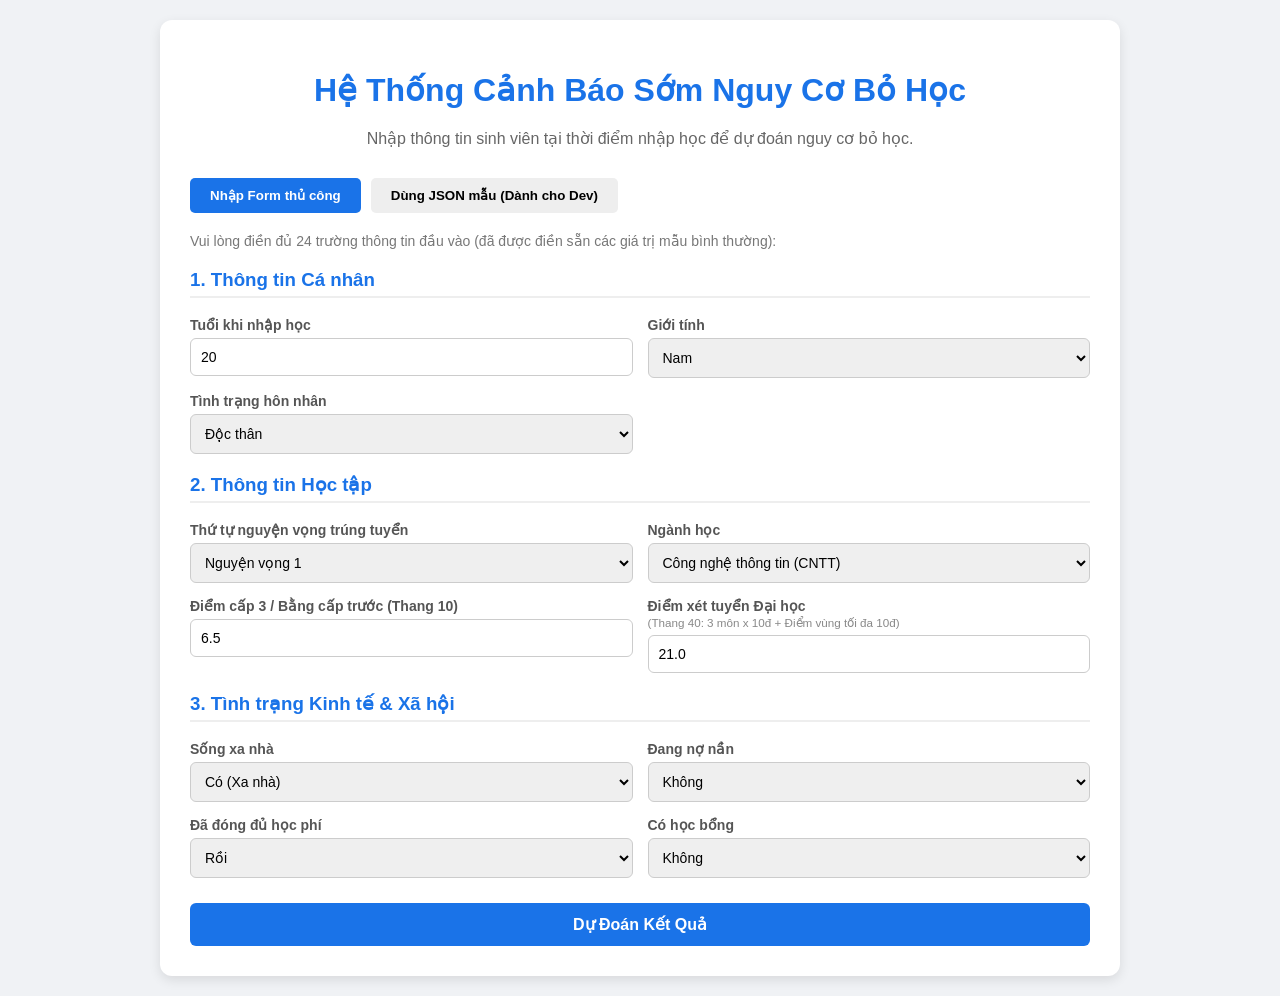
==== app/templates/index.html @ 3fade7c5 "Add complete dropout prediction project" ====
<!DOCTYPE html>
<html lang="en">
<head>
    <meta charset="UTF-8">
    <meta name="viewport" content="width=device-width, initial-scale=1.0">
    <title>Hệ Thống Cảnh Báo Sớm Nguy Cơ Bỏ Học</title>
    <style>
        body { font-family: 'Segoe UI', Tahoma, Geneva, Verdana, sans-serif; background-color: #f0f2f5; color: #333; margin: 0; padding: 20px; }
        .container { max-width: 900px; margin: auto; background: white; padding: 30px; border-radius: 12px; box-shadow: 0 4px 12px rgba(0,0,0,0.1); }
        h1 { color: #1a73e8; text-align: center; margin-bottom: 20px; }
        .grid { display: grid; grid-template-columns: 1fr 1fr; gap: 15px; }
        .form-group { display: flex; flex-direction: column; }
        label { font-weight: 600; font-size: 14px; margin-bottom: 5px; color: #555; }
        input, select { padding: 10px; border: 1px solid #ccc; border-radius: 6px; font-size: 14px; }
        input:focus, select:focus { border-color: #1a73e8; outline: none; }
        .btn-submit { margin-top: 25px; width: 100%; padding: 12px; background-color: #1a73e8; color: white; border: none; border-radius: 6px; font-size: 16px; font-weight: bold; cursor: pointer; transition: background 0.3s; }
        .btn-submit:hover { background-color: #1557b0; }
        #result-box { margin-top: 30px; padding: 20px; border-radius: 8px; display: none; }
        .result-title { font-size: 18px; font-weight: bold; margin-bottom: 10px; }
        .high-risk { background-color: #fce8e6; color: #c5221f; border: 1px solid #fad2cf; }
        .normal-risk { background-color: #e6f4ea; color: #137333; border: 1px solid #ceead6; }
        .medium-risk { background-color: #fef7e0; color: #b06000; border: 1px solid #fde293; }
        .probability-bar { height: 10px; background: #eee; border-radius: 5px; margin-top: 10px; overflow: hidden; }
        .probability-fill { height: 100%; }
        hr { border: 0; height: 1px; background: #eee; margin: 30px 0; }
        
        .tab-buttons { display: flex; margin-bottom: 20px; gap: 10px; }
        .tab-btn { padding: 10px 20px; border: none; background: #eee; cursor: pointer; border-radius: 5px; font-weight: bold; }
        .tab-btn.active { background: #1a73e8; color: white; }
        .tab-content { display: none; }
        .tab-content.active { display: block; }
        textarea { width: 100%; height: 300px; padding: 10px; font-family: monospace; border: 1px solid #ccc; border-radius: 6px; }
    </style>
</head>
<body>
    <div class="container">
        <h1>Hệ Thống Cảnh Báo Sớm Nguy Cơ Bỏ Học</h1>
        <p style="text-align: center; color: #666; margin-bottom: 30px;">Nhập thông tin sinh viên tại thời điểm nhập học để dự đoán nguy cơ bỏ học.</p>
        
        <div class="tab-buttons">
            <button class="tab-btn active" onclick="switchTab('form-tab', this)">Nhập Form thủ công</button>
            <button class="tab-btn" onclick="switchTab('json-tab', this)">Dùng JSON mẫu (Dành cho Dev)</button>
        </div>

        <!-- Form Tab (Full) -->
        <div id="form-tab" class="tab-content active">
            <p style="font-size: 14px; color: #777; margin-bottom: 20px;">Vui lòng điền đủ 24 trường thông tin đầu vào (đã được điền sẵn các giá trị mẫu bình thường):</p>
            
            <h3 style="color: #1a73e8; border-bottom: 2px solid #eee; padding-bottom: 5px; margin-top: 0;">1. Thông tin Cá nhân</h3>
            <div class="grid">
                <div class="form-group"><label>Tuổi khi nhập học</label><input type="number" id="f_Age at enrollment" value="20"></div>
                
                <div class="form-group"><label>Giới tính</label>
                    <select id="f_Gender">
                        <option value="1" selected>Nam</option>
                        <option value="0">Nữ</option>
                    </select>
                </div>
                <div class="form-group"><label>Tình trạng hôn nhân</label>
                    <select id="f_Marital status">
                        <option value="1" selected>Độc thân</option>
                        <option value="2">Đã kết hôn</option>
                        <option value="3">Góa</option>
                        <option value="4">Ly hôn</option>
                        <option value="5">Sống chung (Chưa ĐKKH)</option>
                        <option value="6">Ly thân hợp pháp</option>
                    </select>
                </div>
            </div>

            <h3 style="color: #1a73e8; border-bottom: 2px solid #eee; padding-bottom: 5px; margin-top: 20px;">2. Thông tin Học tập</h3>
            <div class="grid">
                <div class="form-group"><label>Thứ tự nguyện vọng trúng tuyển</label>
                    <select id="f_Application order">
                        <option value="1" selected>Nguyện vọng 1</option>
                        <option value="2">Nguyện vọng 2</option>
                        <option value="3">Nguyện vọng 3</option>
                        <option value="4">Nguyện vọng 4</option>
                        <option value="5">Nguyện vọng 5</option>
                        <option value="6">Nguyện vọng 6 trở lên</option>
                    </select>
                </div>

                <div class="form-group"><label>Ngành học</label>
                    <select id="f_Course">
                        <option value="9119" selected>Công nghệ thông tin (CNTT)</option>
                        <option value="9147">Quản trị kinh doanh</option>
                        <option value="9670">Marketing & Quảng cáo</option>
                        <option value="9254">Quản trị Du lịch</option>
                        <option value="9773">Báo chí & Truyền thông</option>
                        <option value="171">Thiết kế Đa phương tiện</option>
                        <option value="9070">Thiết kế đồ họa</option>
                        <option value="9853">Sư phạm Tiểu học</option>
                        <option value="9500">Điều dưỡng</option>
                        <option value="9085">Thú y</option>
                        <option value="9003">Nông nghiệp</option>
                        <option value="9238">Công tác xã hội</option>
                    </select>
                </div>

                <div class="form-group"><label>Điểm cấp 3 / Bằng cấp trước (Thang 10)</label><input type="number" step="0.1" id="f_Previous qualification (grade)" value="6.5"></div>
                
                <div class="form-group">
                    <label>Điểm xét tuyển Đại học <br><small style="color: #888; font-weight: normal;">(Thang 40: 3 môn x 10đ + Điểm vùng tối đa 10đ)</small></label>
                    <input type="number" step="0.1" id="f_Admission grade" value="21.0">
                </div>
            </div>

            <h3 style="color: #1a73e8; border-bottom: 2px solid #eee; padding-bottom: 5px; margin-top: 20px;">3. Tình trạng Kinh tế & Xã hội</h3>
            <div class="grid">
                <div class="form-group"><label>Sống xa nhà</label>
                    <select id="f_Displaced">
                        <option value="1" selected>Có (Xa nhà)</option>
                        <option value="0">Không (Gần nhà)</option>
                    </select>
                </div>

                <div class="form-group"><label>Đang nợ nần</label>
                    <select id="f_Debtor">
                        <option value="1">Có</option>
                        <option value="0" selected>Không</option>
                    </select>
                </div>

                <div class="form-group"><label>Đã đóng đủ học phí</label>
                    <select id="f_Tuition fees up to date">
                        <option value="1" selected>Rồi</option>
                        <option value="0">Chưa</option>
                    </select>
                </div>

                <div class="form-group"><label>Có học bổng</label>
                    <select id="f_Scholarship holder">
                        <option value="1">Có</option>
                        <option value="0" selected>Không</option>
                    </select>
                </div>
            </div>

            <button class="btn-submit" onclick="submitForm()">Dự Đoán Kết Quả</button>
        </div>

        <!-- JSON Tab -->
        <div id="json-tab" class="tab-content">
            <p>Dán dữ liệu JSON của sinh viên đầy đủ (như được lấy từ hệ thống SIS):</p>
            <textarea id="json-input"></textarea>
            <button class="btn-submit" onclick="submitJson()">Dự Đoán Kết Quả</button>
        </div>

        <!-- Result Box -->
        <div id="result-box">
            <div class="result-title" id="res-priority"></div>
            <div id="res-suggestion" style="margin-bottom: 15px; font-weight: bold;"></div>
            
            <div>Xác suất bỏ học (Dropout): <span id="res-prob-text"></span></div>
            <div class="probability-bar">
                <div class="probability-fill" id="res-prob-fill" style="width: 0%; background: #c5221f;"></div>
            </div>
            
            <div style="margin-top: 15px; font-size: 13px;">
                <strong>Các lớp khác:</strong>
                <span id="res-others"></span>
            </div>
        </div>
    </div>

    <script>
        const sampleJson = {
            "Marital status": 1,
            "Application mode": 1,
            "Application order": 1,
            "Course": 9085,
            "Daytime/evening attendance\t": 1,
            "Previous qualification": 1,
            "Previous qualification (grade)": 130.0,
            "Nacionality": 1,
            "Mother's qualification": 1,
            "Father's qualification": 1,
            "Mother's occupation": 1,
            "Father's occupation": 1,
            "Admission grade": 120.0,
            "Displaced": 1,
            "Educational special needs": 0,
            "Debtor": 0,
            "Tuition fees up to date": 1,
            "Gender": 1,
            "Scholarship holder": 0,
            "Age at enrollment": 20,
            "International": 0,
            "Unemployment rate": 10.8,
            "Inflation rate": 1.4,
            "GDP": 1.74
        };

        document.getElementById("json-input").value = JSON.stringify(sampleJson, null, 4);

        function switchTab(tabId, btn) {
            document.querySelectorAll('.tab-content').forEach(el => el.classList.remove('active'));
            document.querySelectorAll('.tab-btn').forEach(el => el.classList.remove('active'));
            document.getElementById(tabId).classList.add('active');
            btn.classList.add('active');
        }

        async function sendPredict(data) {
            // Hiệu ứng chờ
            document.getElementById("result-box").style.display = "block";
            document.getElementById("res-priority").innerText = "Đang xử lý...";
            document.getElementById("res-suggestion").innerText = "";
            document.getElementById("res-prob-text").innerText = "";
            document.getElementById("res-prob-fill").style.width = "0%";
            document.getElementById("res-others").innerText = "";
            document.getElementById("result-box").className = "medium-risk";

            try {
                const response = await fetch("/predict", {
                    method: "POST",
                    headers: { "Content-Type": "application/json" },
                    body: JSON.stringify(data)
                });
                const result = await response.json();
                showResult(result);
            } catch (err) {
                alert("Lỗi khi gọi API: " + err);
            }
        }

        function submitJson() {
            try {
                const data = JSON.parse(document.getElementById("json-input").value);
                sendPredict(data);
            } catch (e) {
                alert("JSON không hợp lệ: " + e.message);
            }
        }

        function submitForm() {
            const data = {};
            for (const key in sampleJson) {
                const inputEl = document.getElementById("f_" + key);
                if (inputEl) {
                    // Nếu giá trị có dấu chấm thập phân thì parse float, ngược lại parse int
                    data[key] = inputEl.step === "0.1" ? parseFloat(inputEl.value) : parseInt(inputEl.value);
                } else {
                    data[key] = sampleJson[key];
                }
            }
            
            // Quy đổi thang điểm VN về thang điểm Bồ Đào Nha (200) cho mô hình
            // Điểm cấp 3 (Thang 10) -> Thang 200 (* 20)
            data["Previous qualification (grade)"] = data["Previous qualification (grade)"] * 20;
            // Điểm xét tuyển (Thang 40) -> Thang 200 (/ 40 * 200)
            data["Admission grade"] = (data["Admission grade"] / 40.0) * 200.0;
            
            sendPredict(data);
        }

        function showResult(res) {
            if (res.error) {
                alert("Lỗi từ server: " + res.error);
                return;
            }
            
            const box = document.getElementById("result-box");
            box.style.display = "block";
            box.className = "";
            
            let priorityText = "Mức độ: " + res.support_priority;
            let barColor = "#137333";
            
            if (res.support_priority === "Critical") {
                box.classList.add("high-risk");
                priorityText = "🚨 BÁO ĐỘNG ĐỎ (CRITICAL)";
                barColor = "#c5221f";
            } else if (res.support_priority === "High") {
                box.classList.add("medium-risk");
                priorityText = "⚠️ NGUY CƠ CAO (HIGH)";
                barColor = "#b06000";
            } else {
                box.classList.add("normal-risk");
                priorityText = "✅ AN TOÀN (NORMAL)";
            }
            
            document.getElementById("res-priority").innerText = priorityText;
            document.getElementById("res-suggestion").innerText = res.suggestion;
            
            const dropoutProb = (res.prediction_probabilities["Dropout"] * 100).toFixed(1) + "%";
            document.getElementById("res-prob-text").innerText = dropoutProb;
            
            const fill = document.getElementById("res-prob-fill");
            fill.style.width = dropoutProb;
            fill.style.backgroundColor = barColor;
            
            let otherTexts = [];
            for (const [cls, p] of Object.entries(res.prediction_probabilities)) {
                if (cls !== "Dropout") {
                    otherTexts.push(`${cls}: ${(p * 100).toFixed(1)}%`);
                }
            }
            document.getElementById("res-others").innerText = otherTexts.join(" | ");
        }
    </script>
</body>
</html>
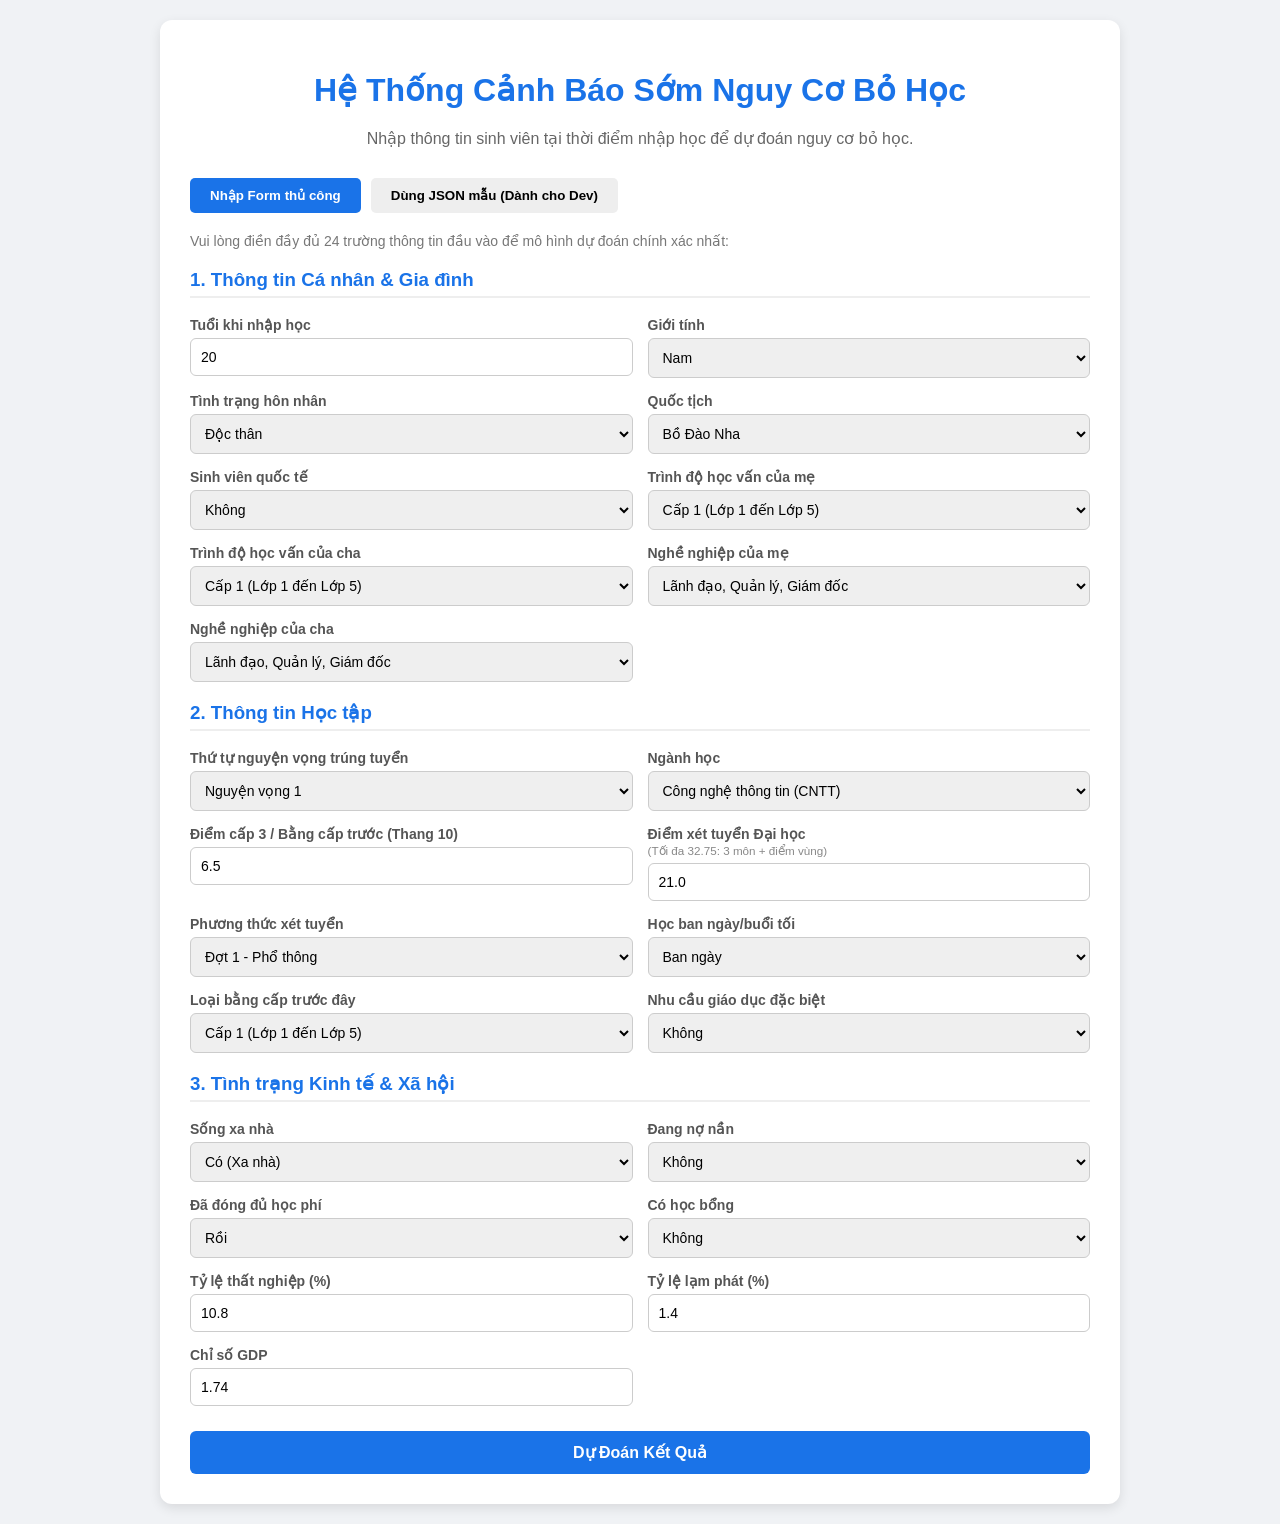
==== commit d305081e: "sửa lại input" ====
--- a/app/templates/index.html
+++ b/app/templates/index.html
@@ -44,11 +44,11 @@
 
         <!-- Form Tab (Full) -->
         <div id="form-tab" class="tab-content active">
-            <p style="font-size: 14px; color: #777; margin-bottom: 20px;">Vui lòng điền đủ 24 trường thông tin đầu vào (đã được điền sẵn các giá trị mẫu bình thường):</p>
-            
-            <h3 style="color: #1a73e8; border-bottom: 2px solid #eee; padding-bottom: 5px; margin-top: 0;">1. Thông tin Cá nhân</h3>
+            <p style="font-size: 14px; color: #777; margin-bottom: 20px;">Vui lòng điền đầy đủ 24 trường thông tin đầu vào để mô hình dự đoán chính xác nhất:</p>
+            
+            <h3 style="color: #1a73e8; border-bottom: 2px solid #eee; padding-bottom: 5px; margin-top: 0;">1. Thông tin Cá nhân & Gia đình</h3>
             <div class="grid">
-                <div class="form-group"><label>Tuổi khi nhập học</label><input type="number" id="f_Age at enrollment" value="20"></div>
+                <div class="form-group"><label>Tuổi khi nhập học</label><input type="number" min="0" id="f_Age at enrollment" value="20"></div>
                 
                 <div class="form-group"><label>Giới tính</label>
                     <select id="f_Gender">
@@ -66,6 +66,17 @@
                         <option value="6">Ly thân hợp pháp</option>
                     </select>
                 </div>
+                <div class="form-group"><label>Quốc tịch</label><select id="f_Nacionality"></select></div>
+                <div class="form-group"><label>Sinh viên quốc tế</label>
+                    <select id="f_International">
+                        <option value="1">Có</option>
+                        <option value="0" selected>Không</option>
+                    </select>
+                </div>
+                <div class="form-group"><label>Trình độ học vấn của mẹ</label><select id="f_Mother's qualification"></select></div>
+                <div class="form-group"><label>Trình độ học vấn của cha</label><select id="f_Father's qualification"></select></div>
+                <div class="form-group"><label>Nghề nghiệp của mẹ</label><select id="f_Mother's occupation"></select></div>
+                <div class="form-group"><label>Nghề nghiệp của cha</label><select id="f_Father's occupation"></select></div>
             </div>
 
             <h3 style="color: #1a73e8; border-bottom: 2px solid #eee; padding-bottom: 5px; margin-top: 20px;">2. Thông tin Học tập</h3>
@@ -98,11 +109,26 @@
                     </select>
                 </div>
 
-                <div class="form-group"><label>Điểm cấp 3 / Bằng cấp trước (Thang 10)</label><input type="number" step="0.1" id="f_Previous qualification (grade)" value="6.5"></div>
+                <div class="form-group"><label>Điểm cấp 3 / Bằng cấp trước (Thang 10)</label><input type="number" step="0.1" min="0" max="10" id="f_Previous qualification (grade)" value="6.5"></div>
                 
                 <div class="form-group">
-                    <label>Điểm xét tuyển Đại học <br><small style="color: #888; font-weight: normal;">(Thang 40: 3 môn x 10đ + Điểm vùng tối đa 10đ)</small></label>
-                    <input type="number" step="0.1" id="f_Admission grade" value="21.0">
+                    <label>Điểm xét tuyển Đại học <br><small style="color: #888; font-weight: normal;">(Tối đa 32.75: 3 môn + điểm vùng)</small></label>
+                    <input type="number" step="0.01" min="0" max="32.75" id="f_Admission grade" value="21.0">
+                </div>
+                
+                <div class="form-group"><label>Phương thức xét tuyển</label><select id="f_Application mode"></select></div>
+                <div class="form-group"><label>Học ban ngày/buổi tối</label>
+                    <select id="f_Daytime/evening attendance&#9;">
+                        <option value="1" selected>Ban ngày</option>
+                        <option value="0">Buổi tối</option>
+                    </select>
+                </div>
+                <div class="form-group"><label>Loại bằng cấp trước đây</label><select id="f_Previous qualification"></select></div>
+                <div class="form-group"><label>Nhu cầu giáo dục đặc biệt</label>
+                    <select id="f_Educational special needs">
+                        <option value="1">Có</option>
+                        <option value="0" selected>Không</option>
+                    </select>
                 </div>
             </div>
 
@@ -135,6 +161,10 @@
                         <option value="0" selected>Không</option>
                     </select>
                 </div>
+                
+                <div class="form-group"><label>Tỷ lệ thất nghiệp (%)</label><input type="number" step="0.1" min="0" id="f_Unemployment rate" value="10.8"></div>
+                <div class="form-group"><label>Tỷ lệ lạm phát (%)</label><input type="number" step="0.1" id="f_Inflation rate" value="1.4" title="Lạm phát có thể âm (thiểu phát)"></div>
+                <div class="form-group"><label>Chỉ số GDP</label><input type="number" step="0.01" id="f_GDP" value="1.74" title="GDP có thể âm (suy thoái)"></div>
             </div>
 
             <button class="btn-submit" onclick="submitForm()">Dự Đoán Kết Quả</button>
@@ -165,6 +195,82 @@
     </div>
 
     <script>
+        const listNationality = [
+            [1, "Bồ Đào Nha"],
+            [999, "Việt Nam"], // Thêm Việt Nam (Mô hình sẽ xem là nhóm khác)
+            [2, "Đức"], [6, "Tây Ban Nha"], [11, "Ý"], [13, "Hà Lan"], 
+            [14, "Anh"], [105, "Nga"], [101, "Mexico"], [41, "Brazil"],
+            [32, "Thổ Nhĩ Kỳ"], [103, "Ukraine"], [21, "Angola"]
+        ];
+
+        const listQual = [
+            [37, "Cấp 1 (Lớp 1 đến Lớp 5)"],
+            [38, "Cấp 2 (Lớp 6 đến Lớp 9)"],
+            [1, "Cấp 3 (Lớp 10 đến Lớp 12)"],
+            [22, "Trung cấp / Trường nghề"],
+            [40, "Cao đẳng"],
+            [3, "Đại học / Cử nhân"],
+            [4, "Thạc sĩ"],
+            [5, "Tiến sĩ"]
+        ];
+
+        const listOcc = [
+            [1, "Lãnh đạo, Quản lý, Giám đốc"],
+            [2, "Chuyên gia trí thức / Khoa học"],
+            [122, "Bác sĩ / Chuyên gia y tế"],
+            [123, "Giáo viên / Giảng viên"],
+            [125, "Chuyên gia Công nghệ thông tin"],
+            [3, "Kỹ thuật viên bậc trung"],
+            [4, "Nhân viên hành chính / Văn phòng"],
+            [143, "Nhân viên kế toán, tài chính"],
+            [5, "Dịch vụ cá nhân, Bảo vệ, Bán hàng"],
+            [6, "Nông dân, Ngư dân, Thợ rừng"],
+            [7, "Thợ công nghiệp, Xây dựng"],
+            [8, "Thợ máy, Lắp ráp"],
+            [9, "Lao động phổ thông"],
+            [191, "Nhân viên vệ sinh"],
+            [10, "Quân đội"],
+            [90, "Khác"],
+            [99, "(Không rõ)"]
+        ];
+
+        const listMode = [
+            [1, "Đợt 1 - Phổ thông"],
+            [18, "Đợt 2 - Phổ thông"],
+            [53, "Đợt 3 - Phổ thông"],
+            [15, "Người hồi hương"],
+            [16, "Chuyển ngành"],
+            [42, "Chuyển tiếp"],
+            [43, "Chuyển trường/ngành"],
+            [51, "Chuyển trường/ngành (Quốc tế)"],
+            [39, "Hệ trên 23 tuổi"]
+        ];
+
+        function populateSelect(id, listData) {
+            const el = document.getElementById(id);
+            if (!el) return;
+            el.innerHTML = "";
+            for (const item of listData) {
+                const key = item[0];
+                const val = item[1];
+                const opt = document.createElement("option");
+                opt.value = key;
+                // Không hiển thị mã số lằng nhằng nữa, chỉ hiển thị chữ
+                opt.textContent = val;
+                el.appendChild(opt);
+            }
+        }
+
+        window.onload = function() {
+            populateSelect("f_Nacionality", listNationality);
+            populateSelect("f_Mother's qualification", listQual);
+            populateSelect("f_Father's qualification", listQual);
+            populateSelect("f_Previous qualification", listQual);
+            populateSelect("f_Mother's occupation", listOcc);
+            populateSelect("f_Father's occupation", listOcc);
+            populateSelect("f_Application mode", listMode);
+        };
+
         const sampleJson = {
             "Marital status": 1,
             "Application mode": 1,
@@ -238,18 +344,36 @@
             for (const key in sampleJson) {
                 const inputEl = document.getElementById("f_" + key);
                 if (inputEl) {
-                    // Nếu giá trị có dấu chấm thập phân thì parse float, ngược lại parse int
-                    data[key] = inputEl.step === "0.1" ? parseFloat(inputEl.value) : parseInt(inputEl.value);
+                    data[key] = Number(inputEl.value);
                 } else {
                     data[key] = sampleJson[key];
                 }
             }
             
-            // Quy đổi thang điểm VN về thang điểm Bồ Đào Nha (200) cho mô hình
-            // Điểm cấp 3 (Thang 10) -> Thang 200 (* 20)
-            data["Previous qualification (grade)"] = data["Previous qualification (grade)"] * 20;
-            // Điểm xét tuyển (Thang 40) -> Thang 200 (/ 40 * 200)
-            data["Admission grade"] = (data["Admission grade"] / 40.0) * 200.0;
+            // Quy đổi và kiểm tra hợp lệ
+            if (data["Age at enrollment"] < 0) {
+                alert("Tuổi nhập học không được là số âm!");
+                return;
+            }
+            if (data["Unemployment rate"] < 0) {
+                alert("Tỷ lệ thất nghiệp không được là số âm!");
+                return;
+            }
+
+            let prevGrade = data["Previous qualification (grade)"];
+            if (prevGrade < 0 || prevGrade > 10) {
+                alert("Điểm cấp 3 phải nằm trong khoảng từ 0 đến 10!");
+                return;
+            }
+            data["Previous qualification (grade)"] = prevGrade * 20;
+
+            let adminGrade = data["Admission grade"];
+            if (adminGrade < 0 || adminGrade > 32.75) {
+                alert("Điểm xét tuyển phải nằm trong khoảng từ 0 đến 32.75!");
+                return;
+            }
+            // Điểm xét tuyển (Thang 30) -> Thang 200, tối đa 200
+            data["Admission grade"] = Math.min((adminGrade / 30.0) * 200.0, 200.0);
             
             sendPredict(data);
         }
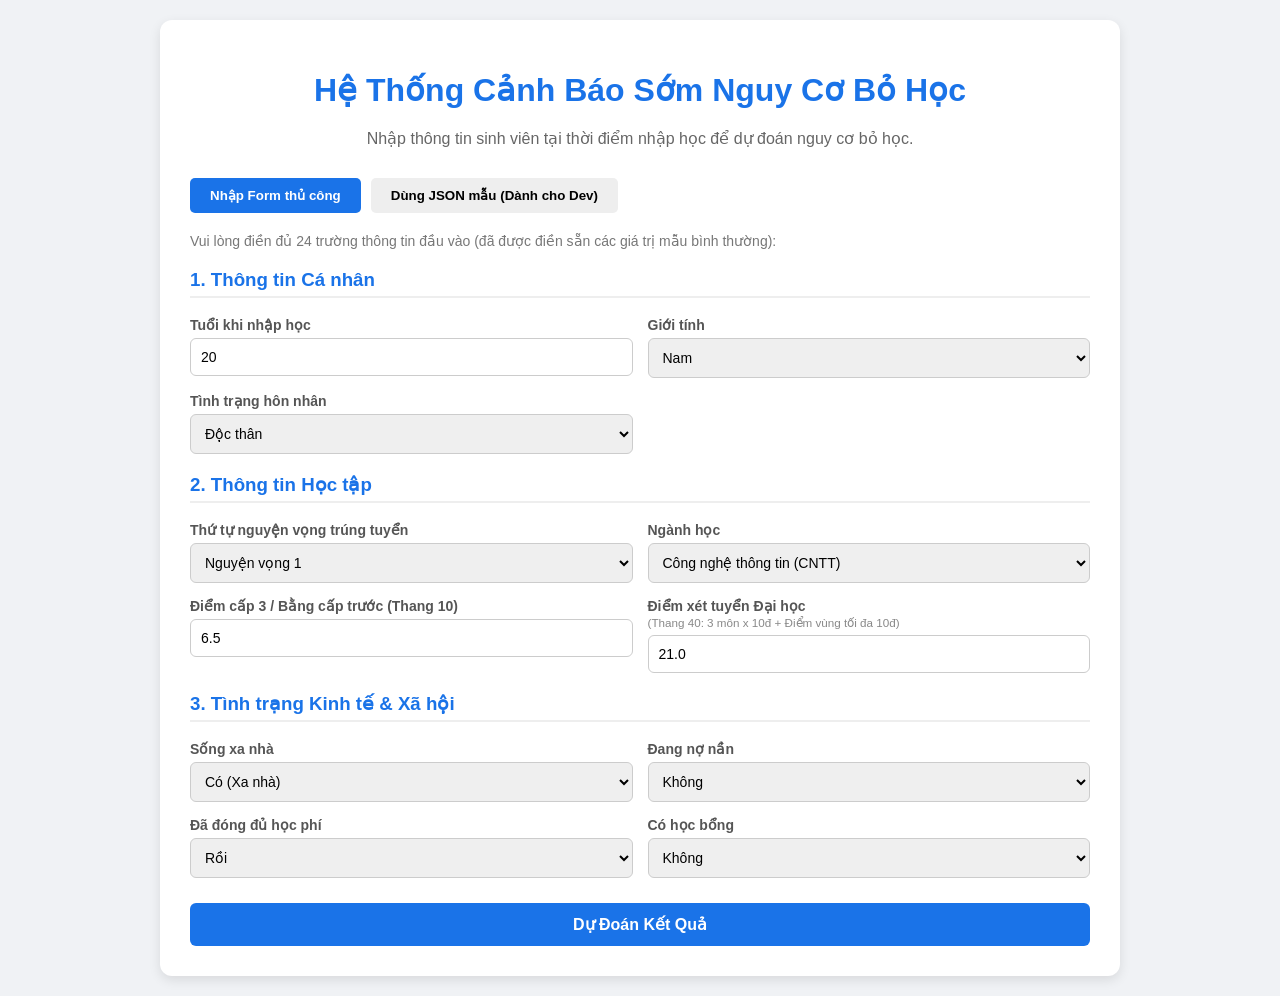
==== commit 5337d465: "update" ====
--- a/app/templates/index.html
+++ b/app/templates/index.html
@@ -44,11 +44,11 @@
 
         <!-- Form Tab (Full) -->
         <div id="form-tab" class="tab-content active">
-            <p style="font-size: 14px; color: #777; margin-bottom: 20px;">Vui lòng điền đầy đủ 24 trường thông tin đầu vào để mô hình dự đoán chính xác nhất:</p>
-            
-            <h3 style="color: #1a73e8; border-bottom: 2px solid #eee; padding-bottom: 5px; margin-top: 0;">1. Thông tin Cá nhân & Gia đình</h3>
+            <p style="font-size: 14px; color: #777; margin-bottom: 20px;">Vui lòng điền đủ 24 trường thông tin đầu vào (đã được điền sẵn các giá trị mẫu bình thường):</p>
+            
+            <h3 style="color: #1a73e8; border-bottom: 2px solid #eee; padding-bottom: 5px; margin-top: 0;">1. Thông tin Cá nhân</h3>
             <div class="grid">
-                <div class="form-group"><label>Tuổi khi nhập học</label><input type="number" min="0" id="f_Age at enrollment" value="20"></div>
+                <div class="form-group"><label>Tuổi khi nhập học</label><input type="number" id="f_Age at enrollment" value="20"></div>
                 
                 <div class="form-group"><label>Giới tính</label>
                     <select id="f_Gender">
@@ -66,17 +66,6 @@
                         <option value="6">Ly thân hợp pháp</option>
                     </select>
                 </div>
-                <div class="form-group"><label>Quốc tịch</label><select id="f_Nacionality"></select></div>
-                <div class="form-group"><label>Sinh viên quốc tế</label>
-                    <select id="f_International">
-                        <option value="1">Có</option>
-                        <option value="0" selected>Không</option>
-                    </select>
-                </div>
-                <div class="form-group"><label>Trình độ học vấn của mẹ</label><select id="f_Mother's qualification"></select></div>
-                <div class="form-group"><label>Trình độ học vấn của cha</label><select id="f_Father's qualification"></select></div>
-                <div class="form-group"><label>Nghề nghiệp của mẹ</label><select id="f_Mother's occupation"></select></div>
-                <div class="form-group"><label>Nghề nghiệp của cha</label><select id="f_Father's occupation"></select></div>
             </div>
 
             <h3 style="color: #1a73e8; border-bottom: 2px solid #eee; padding-bottom: 5px; margin-top: 20px;">2. Thông tin Học tập</h3>
@@ -109,26 +98,11 @@
                     </select>
                 </div>
 
-                <div class="form-group"><label>Điểm cấp 3 / Bằng cấp trước (Thang 10)</label><input type="number" step="0.1" min="0" max="10" id="f_Previous qualification (grade)" value="6.5"></div>
+                <div class="form-group"><label>Điểm cấp 3 / Bằng cấp trước (Thang 10)</label><input type="number" step="0.1" id="f_Previous qualification (grade)" value="6.5"></div>
                 
                 <div class="form-group">
-                    <label>Điểm xét tuyển Đại học <br><small style="color: #888; font-weight: normal;">(Tối đa 32.75: 3 môn + điểm vùng)</small></label>
-                    <input type="number" step="0.01" min="0" max="32.75" id="f_Admission grade" value="21.0">
-                </div>
-                
-                <div class="form-group"><label>Phương thức xét tuyển</label><select id="f_Application mode"></select></div>
-                <div class="form-group"><label>Học ban ngày/buổi tối</label>
-                    <select id="f_Daytime/evening attendance&#9;">
-                        <option value="1" selected>Ban ngày</option>
-                        <option value="0">Buổi tối</option>
-                    </select>
-                </div>
-                <div class="form-group"><label>Loại bằng cấp trước đây</label><select id="f_Previous qualification"></select></div>
-                <div class="form-group"><label>Nhu cầu giáo dục đặc biệt</label>
-                    <select id="f_Educational special needs">
-                        <option value="1">Có</option>
-                        <option value="0" selected>Không</option>
-                    </select>
+                    <label>Điểm xét tuyển Đại học <br><small style="color: #888; font-weight: normal;">(Thang 40: 3 môn x 10đ + Điểm vùng tối đa 10đ)</small></label>
+                    <input type="number" step="0.1" id="f_Admission grade" value="21.0">
                 </div>
             </div>
 
@@ -161,10 +135,6 @@
                         <option value="0" selected>Không</option>
                     </select>
                 </div>
-                
-                <div class="form-group"><label>Tỷ lệ thất nghiệp (%)</label><input type="number" step="0.1" min="0" id="f_Unemployment rate" value="10.8"></div>
-                <div class="form-group"><label>Tỷ lệ lạm phát (%)</label><input type="number" step="0.1" id="f_Inflation rate" value="1.4" title="Lạm phát có thể âm (thiểu phát)"></div>
-                <div class="form-group"><label>Chỉ số GDP</label><input type="number" step="0.01" id="f_GDP" value="1.74" title="GDP có thể âm (suy thoái)"></div>
             </div>
 
             <button class="btn-submit" onclick="submitForm()">Dự Đoán Kết Quả</button>
@@ -195,82 +165,6 @@
     </div>
 
     <script>
-        const listNationality = [
-            [1, "Bồ Đào Nha"],
-            [999, "Việt Nam"], // Thêm Việt Nam (Mô hình sẽ xem là nhóm khác)
-            [2, "Đức"], [6, "Tây Ban Nha"], [11, "Ý"], [13, "Hà Lan"], 
-            [14, "Anh"], [105, "Nga"], [101, "Mexico"], [41, "Brazil"],
-            [32, "Thổ Nhĩ Kỳ"], [103, "Ukraine"], [21, "Angola"]
-        ];
-
-        const listQual = [
-            [37, "Cấp 1 (Lớp 1 đến Lớp 5)"],
-            [38, "Cấp 2 (Lớp 6 đến Lớp 9)"],
-            [1, "Cấp 3 (Lớp 10 đến Lớp 12)"],
-            [22, "Trung cấp / Trường nghề"],
-            [40, "Cao đẳng"],
-            [3, "Đại học / Cử nhân"],
-            [4, "Thạc sĩ"],
-            [5, "Tiến sĩ"]
-        ];
-
-        const listOcc = [
-            [1, "Lãnh đạo, Quản lý, Giám đốc"],
-            [2, "Chuyên gia trí thức / Khoa học"],
-            [122, "Bác sĩ / Chuyên gia y tế"],
-            [123, "Giáo viên / Giảng viên"],
-            [125, "Chuyên gia Công nghệ thông tin"],
-            [3, "Kỹ thuật viên bậc trung"],
-            [4, "Nhân viên hành chính / Văn phòng"],
-            [143, "Nhân viên kế toán, tài chính"],
-            [5, "Dịch vụ cá nhân, Bảo vệ, Bán hàng"],
-            [6, "Nông dân, Ngư dân, Thợ rừng"],
-            [7, "Thợ công nghiệp, Xây dựng"],
-            [8, "Thợ máy, Lắp ráp"],
-            [9, "Lao động phổ thông"],
-            [191, "Nhân viên vệ sinh"],
-            [10, "Quân đội"],
-            [90, "Khác"],
-            [99, "(Không rõ)"]
-        ];
-
-        const listMode = [
-            [1, "Đợt 1 - Phổ thông"],
-            [18, "Đợt 2 - Phổ thông"],
-            [53, "Đợt 3 - Phổ thông"],
-            [15, "Người hồi hương"],
-            [16, "Chuyển ngành"],
-            [42, "Chuyển tiếp"],
-            [43, "Chuyển trường/ngành"],
-            [51, "Chuyển trường/ngành (Quốc tế)"],
-            [39, "Hệ trên 23 tuổi"]
-        ];
-
-        function populateSelect(id, listData) {
-            const el = document.getElementById(id);
-            if (!el) return;
-            el.innerHTML = "";
-            for (const item of listData) {
-                const key = item[0];
-                const val = item[1];
-                const opt = document.createElement("option");
-                opt.value = key;
-                // Không hiển thị mã số lằng nhằng nữa, chỉ hiển thị chữ
-                opt.textContent = val;
-                el.appendChild(opt);
-            }
-        }
-
-        window.onload = function() {
-            populateSelect("f_Nacionality", listNationality);
-            populateSelect("f_Mother's qualification", listQual);
-            populateSelect("f_Father's qualification", listQual);
-            populateSelect("f_Previous qualification", listQual);
-            populateSelect("f_Mother's occupation", listOcc);
-            populateSelect("f_Father's occupation", listOcc);
-            populateSelect("f_Application mode", listMode);
-        };
-
         const sampleJson = {
             "Marital status": 1,
             "Application mode": 1,
@@ -344,36 +238,18 @@
             for (const key in sampleJson) {
                 const inputEl = document.getElementById("f_" + key);
                 if (inputEl) {
-                    data[key] = Number(inputEl.value);
+                    // Nếu giá trị có dấu chấm thập phân thì parse float, ngược lại parse int
+                    data[key] = inputEl.step === "0.1" ? parseFloat(inputEl.value) : parseInt(inputEl.value);
                 } else {
                     data[key] = sampleJson[key];
                 }
             }
             
-            // Quy đổi và kiểm tra hợp lệ
-            if (data["Age at enrollment"] < 0) {
-                alert("Tuổi nhập học không được là số âm!");
-                return;
-            }
-            if (data["Unemployment rate"] < 0) {
-                alert("Tỷ lệ thất nghiệp không được là số âm!");
-                return;
-            }
-
-            let prevGrade = data["Previous qualification (grade)"];
-            if (prevGrade < 0 || prevGrade > 10) {
-                alert("Điểm cấp 3 phải nằm trong khoảng từ 0 đến 10!");
-                return;
-            }
-            data["Previous qualification (grade)"] = prevGrade * 20;
-
-            let adminGrade = data["Admission grade"];
-            if (adminGrade < 0 || adminGrade > 32.75) {
-                alert("Điểm xét tuyển phải nằm trong khoảng từ 0 đến 32.75!");
-                return;
-            }
-            // Điểm xét tuyển (Thang 30) -> Thang 200, tối đa 200
-            data["Admission grade"] = Math.min((adminGrade / 30.0) * 200.0, 200.0);
+            // Quy đổi thang điểm VN về thang điểm Bồ Đào Nha (200) cho mô hình
+            // Điểm cấp 3 (Thang 10) -> Thang 200 (* 20)
+            data["Previous qualification (grade)"] = data["Previous qualification (grade)"] * 20;
+            // Điểm xét tuyển (Thang 40) -> Thang 200 (/ 40 * 200)
+            data["Admission grade"] = (data["Admission grade"] / 40.0) * 200.0;
             
             sendPredict(data);
         }
